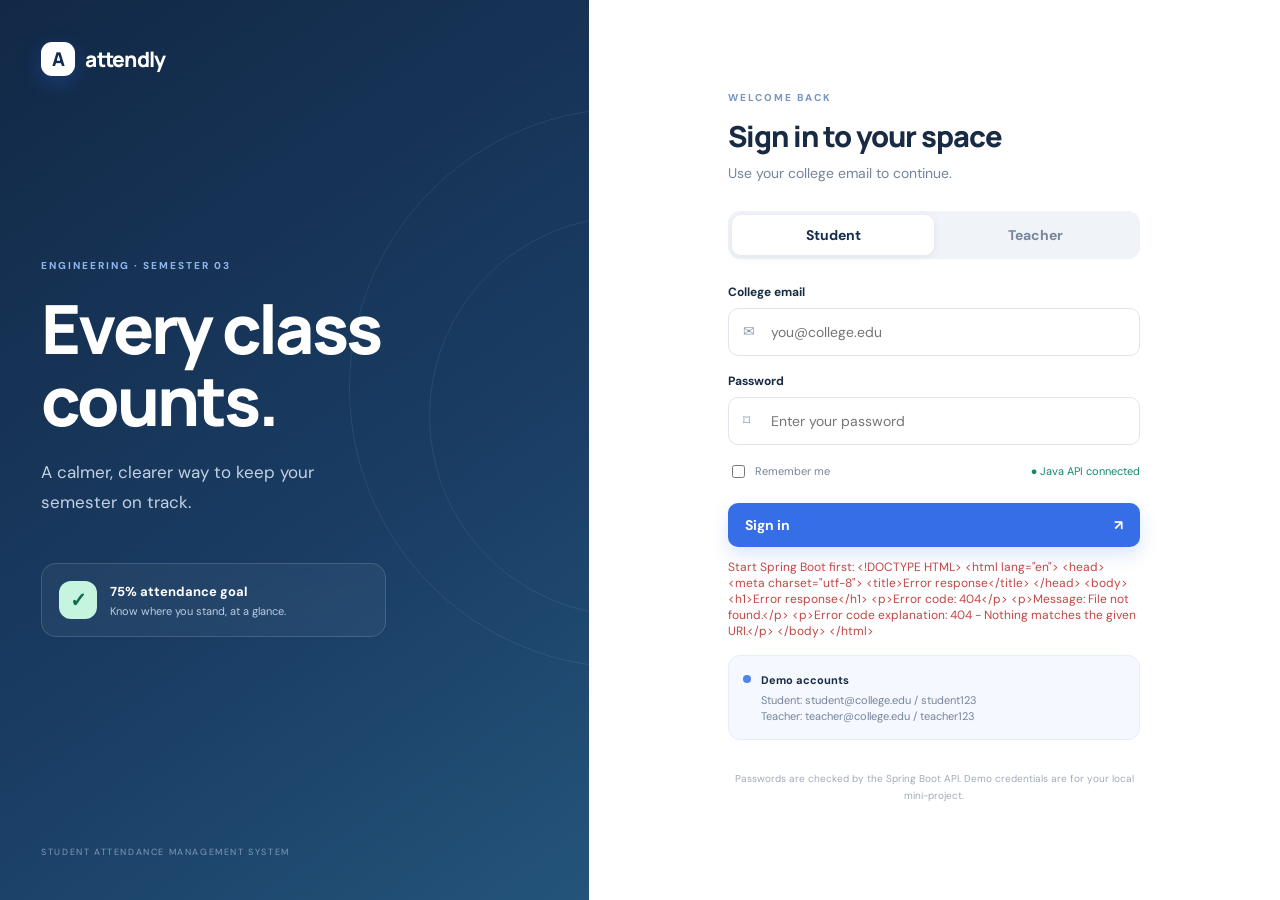
==== frontend/index.html @ 02365c2e "Add files via upload" ====
<!doctype html>
<html lang="en">
<head>
  <meta charset="utf-8">
  <meta name="viewport" content="width=device-width, initial-scale=1">
  <meta name="theme-color" content="#142d4e">
  <title>Attendly · Student Attendance</title>
  <link rel="preconnect" href="https://fonts.googleapis.com">
  <link rel="preconnect" href="https://fonts.gstatic.com" crossorigin>
  <link href="https://fonts.googleapis.com/css2?family=DM+Sans:wght@400;500;600;700&family=Manrope:wght@400;500;600;700;800&display=swap" rel="stylesheet">
  <link rel="stylesheet" href="css/style.css">
</head>
<body>
  <div id="app">
    <section class="login-shell">
      <div class="login-art">
        <div class="brand brand-light"><span class="brand-mark">A</span><span>attendly</span></div>
        <div class="art-copy">
          <span class="eyebrow">ENGINEERING · SEMESTER 03</span>
          <h1>Every class<br>counts.</h1>
          <p>A calmer, clearer way to keep your semester on track.</p>
          <div class="art-stat"><div class="art-stat-icon">✓</div><div><strong>75% attendance goal</strong><span>Know where you stand, at a glance.</span></div></div>
        </div>
        <div class="art-orbit orbit-one"></div><div class="art-orbit orbit-two"></div>
        <div class="art-footer">STUDENT ATTENDANCE MANAGEMENT SYSTEM</div>
      </div>
      <div class="login-panel">
        <div class="mobile-brand brand"><span class="brand-mark">A</span><span>attendly</span></div>
        <div class="login-intro"><span class="eyebrow">WELCOME BACK</span><h2>Sign in to your space</h2><p>Use your college email to continue.</p></div>
        <form id="login-form">
          <div class="role-switch" role="group" aria-label="Choose account type">
            <button type="button" class="role-option active" data-role="STUDENT">Student</button>
            <button type="button" class="role-option" data-role="TEACHER">Teacher</button>
          </div>
          <label for="email">College email</label>
          <div class="input-wrap"><span class="input-icon">✉</span><input id="email" type="email" placeholder="you@college.edu" autocomplete="username" required></div>
          <label for="password">Password</label>
          <div class="input-wrap"><span class="input-icon">⌑</span><input id="password" type="password" placeholder="Enter your password" autocomplete="current-password" required></div>
          <div class="form-row"><label class="check-label"><input type="checkbox" id="remember"> <span>Remember me</span></label><span class="secure-note">● Secure portal</span></div>
          <button class="btn btn-primary btn-wide" type="submit">Sign in <span>↗</span></button>
          <p class="login-error" id="login-error" aria-live="polite"></p>
        </form>
        <div class="demo-note"><span class="demo-dot"></span><div><strong>Preview mode</strong><p>Use any college email and password to explore the demo.</p></div></div>
        <p class="login-legal">By continuing, you agree to your institution's acceptable-use policy.</p>
      </div>
    </section>
  </div>
  <script src="js/app.js"></script>
</body>
</html>
---- frontend/css/style.css ----
:root{--navy:#142d4e;--navy-2:#1d4268;--blue:#356ee6;--blue-soft:#eaf0ff;--ink:#182b43;--muted:#75849a;--line:#e5eaf1;--bg:#f5f7fb;--white:#fff;--green:#13866b;--green-soft:#e4f6ef;--amber:#a86c08;--amber-soft:#fff3d7;--red:#c34545;--red-soft:#ffebeb;--shadow:0 18px 55px rgba(24,43,67,.07);font-family:'DM Sans',sans-serif}
*{box-sizing:border-box}body{margin:0;background:var(--bg);color:var(--ink);font-size:14px}button,input,select{font:inherit}button{cursor:pointer}button:focus-visible,input:focus-visible,select:focus-visible{outline:3px solid #9db8ff;outline-offset:2px}
.login-shell{min-height:100vh;display:grid;grid-template-columns:minmax(340px, .92fr) 1.08fr;background:#fff}.login-art{position:relative;overflow:hidden;min-height:100vh;background:linear-gradient(145deg,#122846 0%,#1a3d64 60%,#24547a 100%);color:white;padding:42px 7%;display:flex;flex-direction:column}.brand{display:flex;align-items:center;gap:10px;font:800 21px Manrope,sans-serif;letter-spacing:-.7px}.brand-mark{width:34px;height:34px;border-radius:11px;display:grid;place-items:center;background:var(--blue);color:#fff;font-size:19px;box-shadow:0 7px 20px #356ee644}.brand-light .brand-mark{background:#fff;color:var(--navy)}.art-copy{position:relative;z-index:1;margin:auto 0;max-width:440px;padding:40px 0 70px}.eyebrow{font-size:10px;letter-spacing:2px;font-weight:800;color:#7896c2}.login-art .eyebrow{color:#8fb5ec}.art-copy h1{font:800 clamp(48px,5.3vw,76px)/1.06 Manrope,sans-serif;letter-spacing:-3px;margin:20px 0}.art-copy>p{font-size:17px;line-height:1.8;color:#c3d1e4;max-width:340px}.art-stat{display:flex;align-items:center;gap:13px;margin-top:45px;padding:17px;border:1px solid #ffffff25;background:#ffffff0c;border-radius:15px;max-width:345px;backdrop-filter:blur(10px)}.art-stat-icon{display:grid;place-items:center;width:38px;height:38px;border-radius:12px;background:#c5f4df;color:#116b51;font-size:20px;font-weight:800}.art-stat strong,.art-stat span{display:block}.art-stat strong{font-size:13px}.art-stat span{font-size:11px;color:#bdcde1;margin-top:4px}.art-footer{font-size:9px;letter-spacing:1.6px;color:#819ab9}.art-orbit{position:absolute;border:1px solid #ffffff13;border-radius:50%;pointer-events:none}.orbit-one{width:560px;height:560px;right:-320px;top:12%}.orbit-two{width:400px;height:400px;right:-240px;top:24%}.login-panel{width:min(100%,520px);margin:auto;padding:70px 54px}.mobile-brand{display:none}.login-intro{margin-bottom:29px}.login-intro h2{font:800 29px Manrope,sans-serif;letter-spacing:-1px;margin:11px 0 8px}.login-intro p{color:var(--muted);margin:0}.role-switch{display:grid;grid-template-columns:1fr 1fr;padding:4px;background:#f0f3f8;border-radius:12px;margin-bottom:25px}.role-option{border:0;background:transparent;color:#78869a;padding:11px;border-radius:9px;font-weight:700}.role-option.active{background:white;color:var(--navy);box-shadow:0 2px 8px #182b4312}.login-panel form>label{display:block;font-weight:700;font-size:12px;margin:17px 0 8px}.input-wrap{position:relative}.input-wrap input{width:100%;height:48px;border:1px solid #dfe5ee;background:#fff;border-radius:10px;padding:0 14px 0 42px;color:var(--ink);transition:.2s}.input-wrap input:focus{border-color:#7fa0ef;box-shadow:0 0 0 4px #356ee612;outline:none}.input-icon{position:absolute;left:15px;top:14px;color:#8b9ab0}.form-row{display:flex;justify-content:space-between;align-items:center;margin:17px 0 22px;font-size:11px;color:var(--muted)}.check-label{display:flex;align-items:center;gap:7px}.check-label input{accent-color:var(--blue)}.secure-note{color:var(--green)}.btn{border:0;border-radius:10px;padding:13px 17px;font-weight:700;transition:transform .15s,box-shadow .15s}.btn:hover{transform:translateY(-1px)}.btn-primary{background:var(--blue);color:white;box-shadow:0 8px 18px #356ee62c}.btn-wide{width:100%;display:flex;justify-content:space-between;align-items:center}.login-error{min-height:18px;color:var(--red);font-size:12px}.demo-note{display:flex;gap:10px;align-items:flex-start;background:#f5f8ff;border:1px solid #e5ecff;border-radius:12px;padding:14px;margin-top:16px}.demo-dot{width:8px;height:8px;border-radius:50%;background:#4f83ed;margin-top:5px;flex-shrink:0}.demo-note strong{font-size:11px}.demo-note p{font-size:11px;color:var(--muted);margin:4px 0 0;line-height:1.5}.login-legal{font-size:10px;color:#a0aaba;line-height:1.7;margin-top:30px;text-align:center}
/* Dashboard */
.dashboard{min-height:100vh;display:grid;grid-template-columns:245px minmax(0,1fr)}.sidebar{background:var(--navy);color:white;padding:27px 16px;display:flex;flex-direction:column;min-height:100vh}.sidebar .brand{padding:0 12px 32px}.sidebar .brand-mark{background:#fff;color:var(--navy)}.side-label{font-size:9px;font-weight:800;letter-spacing:1.7px;color:#8298b4;padding:0 13px;margin:6px 0 10px}.side-nav{display:grid;gap:5px}.nav-item{display:flex;align-items:center;gap:12px;padding:12px 13px;color:#b7c6da;text-decoration:none;border:0;background:transparent;border-radius:10px;text-align:left;font-weight:600;font-size:12px}.nav-item .nav-ico{font-size:17px;width:20px;text-align:center}.nav-item.active,.nav-item:hover{background:#ffffff16;color:white}.sidebar-bottom{margin-top:auto}.profile-mini{display:flex;gap:10px;align-items:center;border-top:1px solid #ffffff1c;padding:20px 8px 5px}.avatar{width:36px;height:36px;display:grid;place-items:center;border-radius:12px;background:#dce7ff;color:#244c9a;font-weight:800;flex-shrink:0}.profile-mini strong,.profile-mini small{display:block}.profile-mini strong{font-size:11px}.profile-mini small{font-size:10px;color:#93a9c4;margin-top:3px}.main-area{min-width:0}.topbar{height:78px;background:#fff;border-bottom:1px solid var(--line);display:flex;align-items:center;justify-content:space-between;padding:0 36px;gap:20px}.crumb{font-size:11px;color:var(--muted)}.crumb strong{color:var(--ink)}.top-actions{display:flex;align-items:center;gap:16px}.date-pill{padding:9px 12px;border:1px solid var(--line);border-radius:9px;font-size:11px;color:var(--muted)}.icon-btn{border:1px solid var(--line);background:white;border-radius:10px;padding:9px 12px;color:var(--ink)}.content{max-width:1400px;padding:32px 36px 50px;margin:auto}.welcome-row{display:flex;justify-content:space-between;align-items:flex-start;gap:20px;margin-bottom:25px}.welcome-row h1{font:800 27px Manrope,sans-serif;letter-spacing:-1px;margin:0 0 7px}.welcome-row p{color:var(--muted);margin:0;font-size:12px}.welcome-row .btn{font-size:11px}.stats-grid{display:grid;grid-template-columns:repeat(4,minmax(0,1fr));gap:15px;margin-bottom:21px}.stat-card,.panel{background:#fff;border:1px solid var(--line);border-radius:15px;box-shadow:0 3px 12px #182b4305}.stat-card{padding:19px;min-width:0}.stat-top{display:flex;justify-content:space-between;align-items:center;color:var(--muted);font-size:11px;font-weight:600}.stat-icon{width:34px;height:34px;border-radius:11px;display:grid;place-items:center;background:var(--blue-soft);color:var(--blue);font-size:16px}.stat-value{font:800 28px Manrope,sans-serif;letter-spacing:-1px;margin:15px 0 5px}.stat-foot{font-size:10px;color:var(--muted)}.positive{color:var(--green)}.warning{color:var(--amber)}.panel{padding:21px;margin-bottom:20px;min-width:0}.panel-head{display:flex;justify-content:space-between;align-items:center;gap:12px;margin-bottom:18px}.panel-head h3{font:800 14px Manrope,sans-serif;margin:0}.panel-head p{font-size:11px;color:var(--muted);margin:5px 0 0}.text-link{font-size:11px;color:var(--blue);font-weight:700;text-decoration:none;border:0;background:transparent}.content-grid{display:grid;grid-template-columns:minmax(0,1.5fr) minmax(260px,.8fr);gap:20px}.subject-list{display:grid;gap:16px}.subject-line{display:grid;grid-template-columns:88px minmax(60px,1fr) 48px;align-items:center;gap:13px}.subject-code{font-size:11px;font-weight:800}.subject-name{display:block;font-size:10px;color:var(--muted);font-weight:500;margin-top:3px}.progress-track{height:7px;border-radius:10px;background:#edf1f7;overflow:hidden}.progress-fill{height:100%;border-radius:10px;background:var(--blue)}.progress-fill.low{background:#e0a32d}.percent{text-align:right;font-size:11px;font-weight:800}.status{display:inline-flex;align-items:center;gap:5px;border-radius:20px;padding:5px 9px;font-size:10px;font-weight:800;white-space:nowrap}.status.ok{background:var(--green-soft);color:var(--green)}.status.low{background:var(--amber-soft);color:var(--amber)}.status.neutral{background:#edf1f7;color:#63738a}.table-wrap{overflow-x:auto}table{border-collapse:collapse;width:100%;font-size:11px}th{text-align:left;color:#8996a8;font-size:9px;text-transform:uppercase;letter-spacing:.7px;font-weight:800;padding:12px 10px;border-bottom:1px solid var(--line)}td{padding:14px 10px;border-bottom:1px solid #eef1f6;white-space:nowrap}tbody tr:last-child td{border-bottom:0}.student-cell{display:flex;align-items:center;gap:9px}.student-cell .avatar{width:30px;height:30px;font-size:10px;border-radius:9px}.student-cell strong,.student-cell small{display:block}.student-cell strong{font-size:11px}.student-cell small{font-size:9px;color:var(--muted);margin-top:3px}.filter-row{display:flex;gap:10px;flex-wrap:wrap;margin-bottom:17px}.filter-row select,.filter-row input,.field-select{border:1px solid var(--line);border-radius:9px;background:white;color:var(--ink);padding:10px 12px;font-size:11px}.filter-row select{min-width:150px}.filter-row input{min-width:180px}.attendance-choice{display:flex;gap:7px}.choice{border:1px solid var(--line);background:#fff;color:var(--muted);padding:7px 10px;border-radius:8px;font-size:10px;font-weight:800}.choice.selected-present{background:var(--green-soft);border-color:#b8e9d6;color:var(--green)}.choice.selected-absent{background:var(--red-soft);border-color:#f2caca;color:var(--red)}.actions-row{display:flex;justify-content:space-between;align-items:center;gap:12px;margin-top:18px}.actions-row small{color:var(--muted);font-size:10px}.btn-secondary{background:#fff;color:var(--ink);border:1px solid var(--line);box-shadow:none}.empty-state{text-align:center;color:var(--muted);padding:30px 10px}.empty-state strong{display:block;color:var(--ink);margin-bottom:5px}.toast{position:fixed;right:25px;bottom:25px;padding:14px 18px;background:#163a5b;color:#fff;border-radius:12px;box-shadow:var(--shadow);z-index:10;font-size:12px}.mobile-menu{display:none}
@media(max-width:1100px){.dashboard{grid-template-columns:215px minmax(0,1fr)}.content{padding:26px 23px}.topbar{padding:0 23px}.stats-grid{grid-template-columns:repeat(2,minmax(0,1fr))}.content-grid{grid-template-columns:1fr}}
@media(max-width:760px){.login-shell{grid-template-columns:1fr}.login-art{display:none}.login-panel{padding:36px 25px;width:100%;max-width:500px}.mobile-brand{display:flex;margin-bottom:45px}.login-intro h2{font-size:26px}.dashboard{grid-template-columns:1fr}.sidebar{min-height:auto;position:sticky;top:0;z-index:5;padding:10px 13px;display:block}.sidebar .brand{padding:0 4px}.sidebar .brand span:last-child{font-size:17px}.sidebar .brand-mark{width:30px;height:30px}.sidebar .side-label,.sidebar-bottom{display:none}.side-nav{display:flex;overflow-x:auto;margin-top:10px}.nav-item{padding:9px 11px;white-space:nowrap;font-size:10px}.nav-item .nav-ico{font-size:14px;width:auto}.topbar{height:60px;padding:0 16px}.date-pill{display:none}.content{padding:24px 14px 35px}.welcome-row{align-items:flex-start}.welcome-row h1{font-size:23px}.welcome-row .btn{padding:10px;font-size:10px}.stats-grid{gap:10px}.stat-card{padding:14px}.stat-value{font-size:24px}.stat-top{font-size:10px}.panel{padding:15px}.subject-line{grid-template-columns:80px minmax(50px,1fr) 42px;gap:8px}.actions-row{align-items:flex-start;flex-direction:column}.mobile-menu{display:block}}
@media(max-width:390px){.stats-grid{grid-template-columns:1fr 1fr}.stat-value{font-size:22px}.top-actions{gap:7px}.icon-btn{padding:8px}.welcome-row .btn{max-width:110px}}
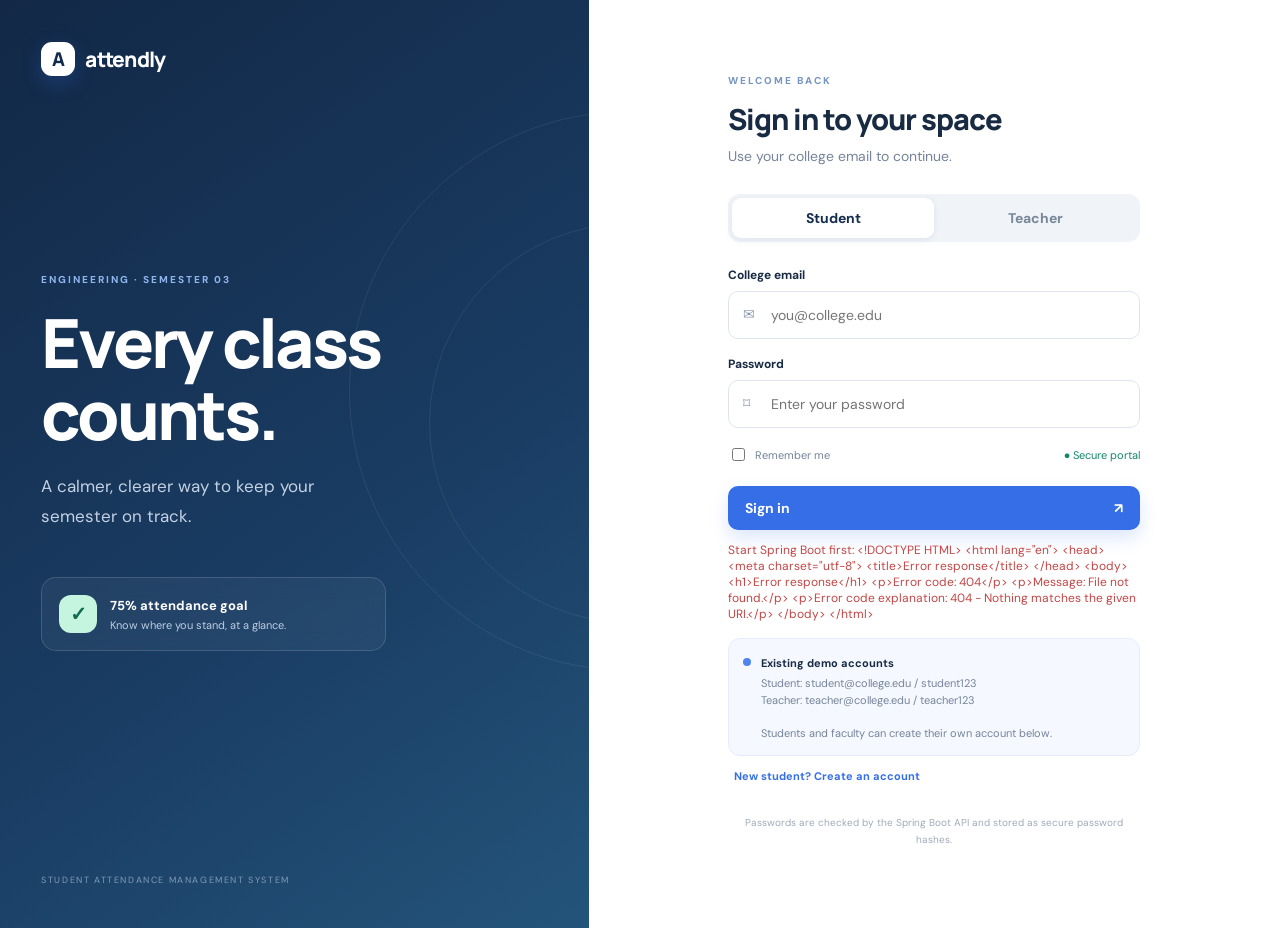
==== commit 46b36c01: "Replace with clean final attendance system" ====
--- a/frontend/index.html
+++ b/frontend/index.html
@@ -40,7 +40,7 @@
           <button class="btn btn-primary btn-wide" type="submit">Sign in <span>↗</span></button>
           <p class="login-error" id="login-error" aria-live="polite"></p>
         </form>
-        <div class="demo-note"><span class="demo-dot"></span><div><strong>Preview mode</strong><p>Use any college email and password to explore the demo.</p></div></div>
+        <div class="demo-note"><span class="demo-dot"></span><div><strong>Secure portal</strong><p>Sign in with your college account or create a student or teacher account.</p></div></div>
         <p class="login-legal">By continuing, you agree to your institution's acceptable-use policy.</p>
       </div>
     </section>
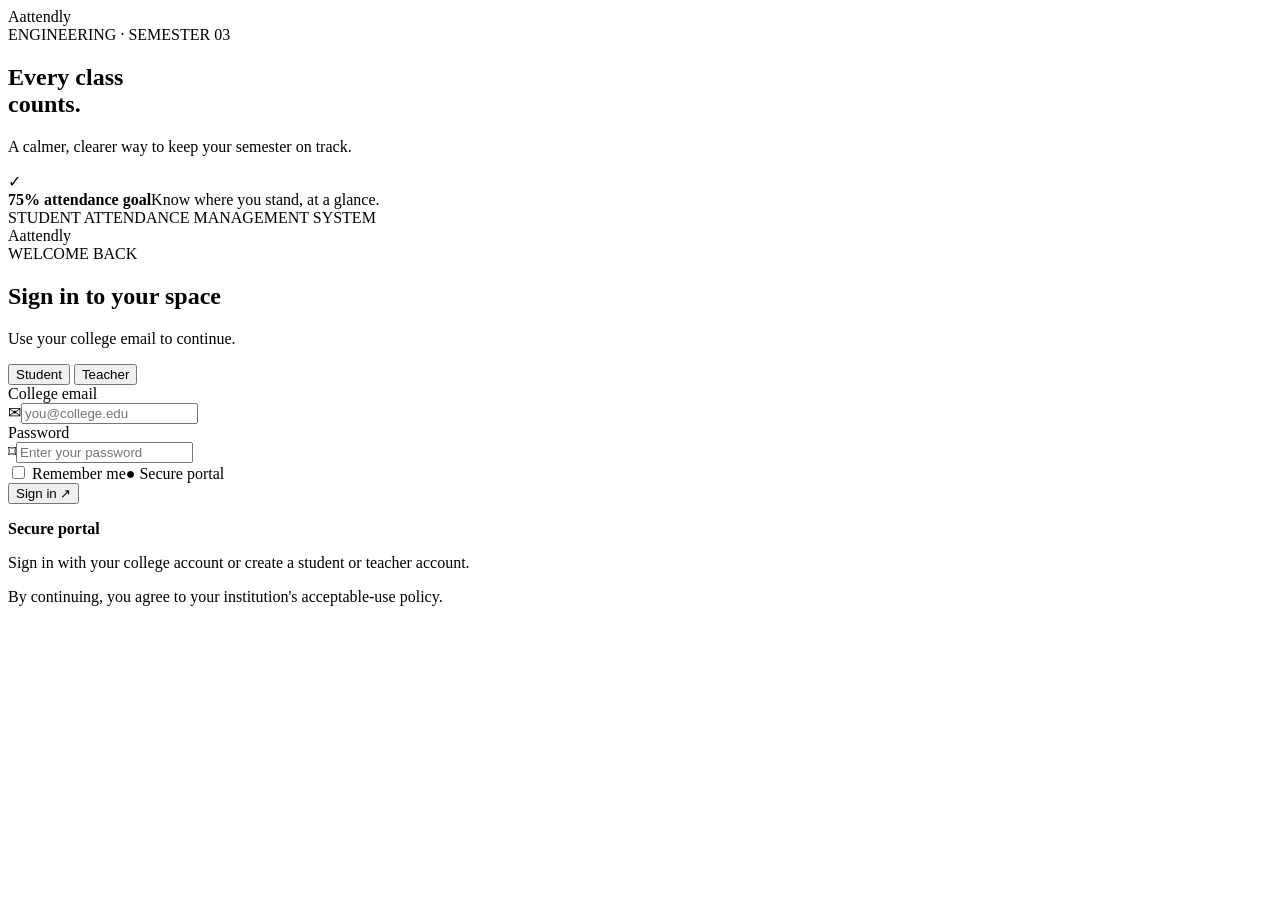
==== commit 6b38bc2c: "Fix Netlify CSS and JavaScript loading" ====
--- a/frontend/index.html
+++ b/frontend/index.html
@@ -8,7 +8,7 @@
   <link rel="preconnect" href="https://fonts.googleapis.com">
   <link rel="preconnect" href="https://fonts.gstatic.com" crossorigin>
   <link href="https://fonts.googleapis.com/css2?family=DM+Sans:wght@400;500;600;700&family=Manrope:wght@400;500;600;700;800&display=swap" rel="stylesheet">
-  <link rel="stylesheet" href="css/style.css">
+  <link rel="stylesheet" href="/css/style.css">
 </head>
 <body>
   <div id="app">
@@ -45,6 +45,6 @@
       </div>
     </section>
   </div>
-  <script src="js/app.js"></script>
+  <script src="/js/app.js"></script>
 </body>
 </html>
